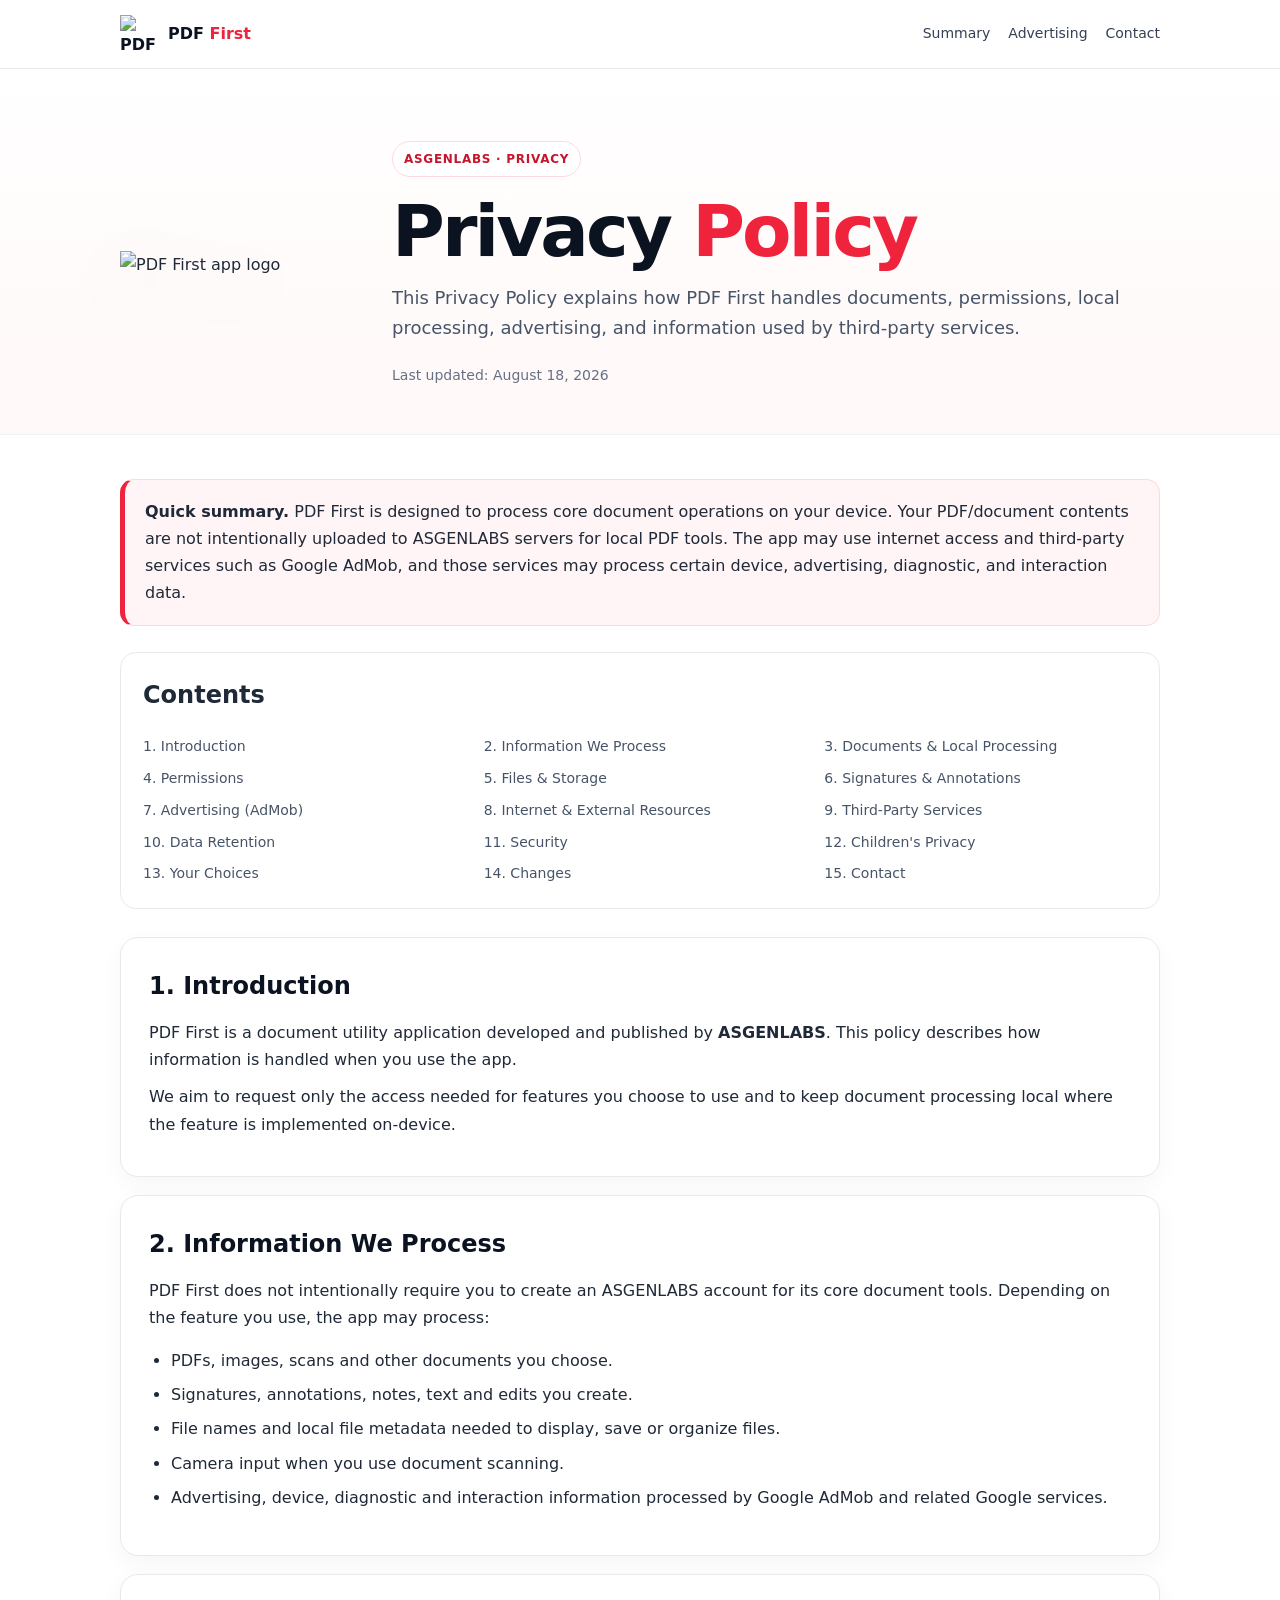
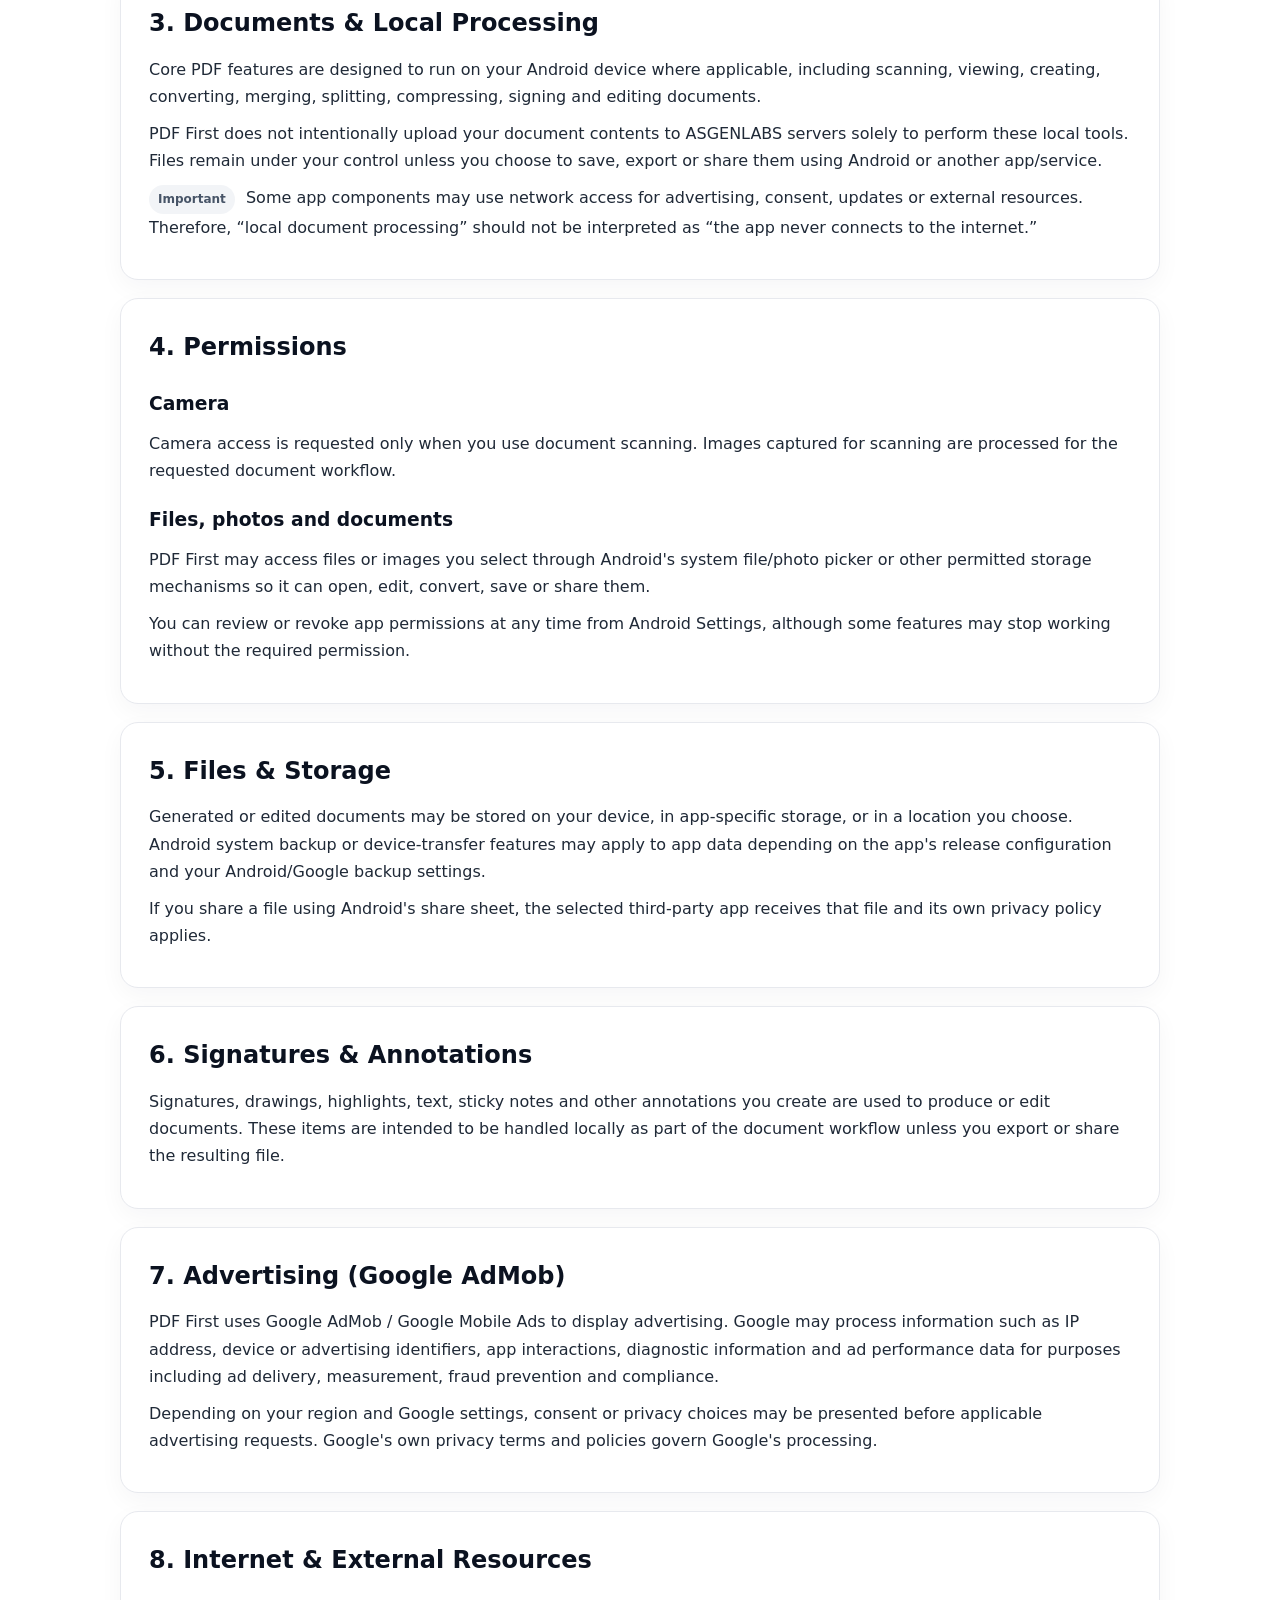
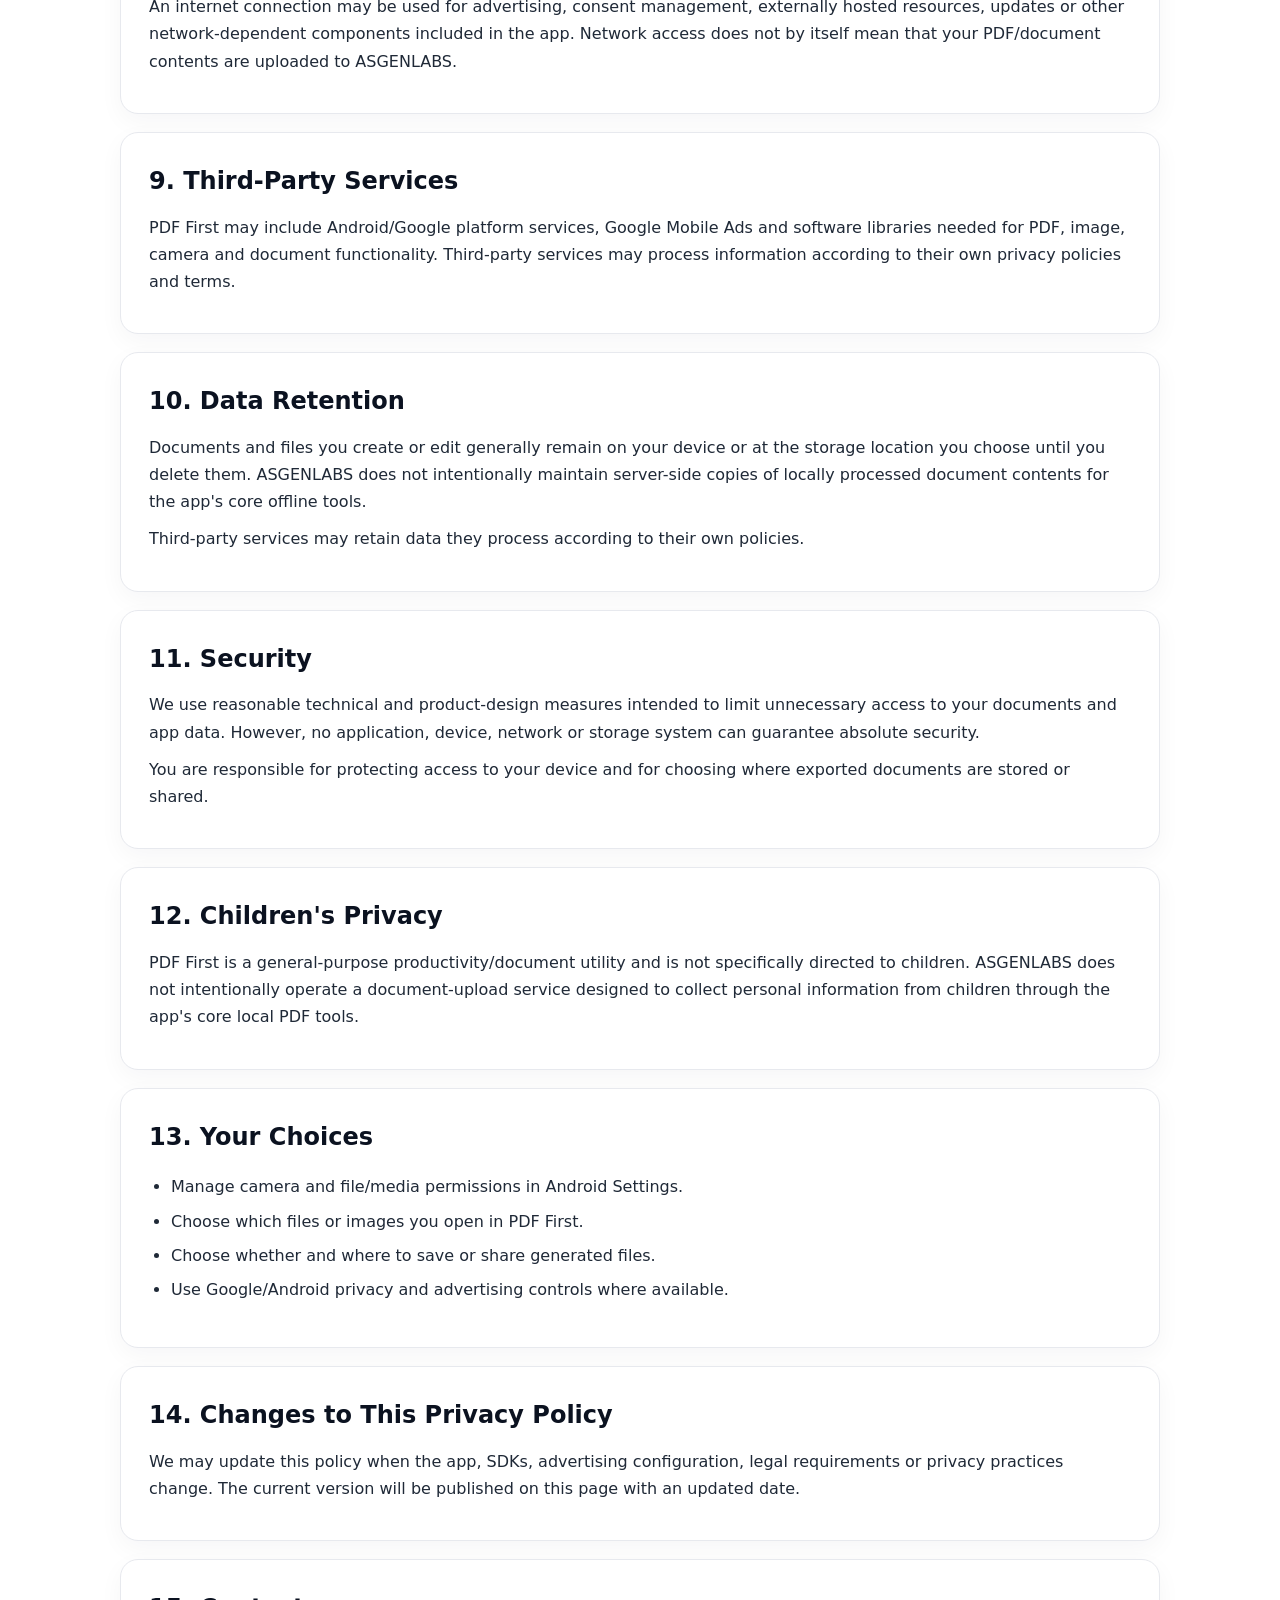
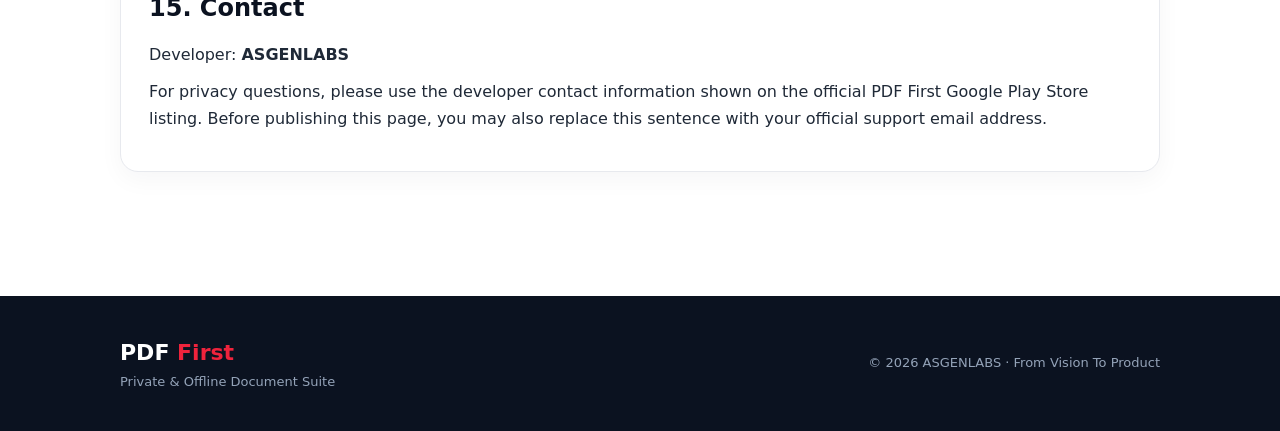
==== privacy-policy.html @ ae92cc3a "Add files via upload" ====
<!doctype html>
<html lang="en">
<head>
  <meta charset="utf-8" />
  <meta name="viewport" content="width=device-width, initial-scale=1" />
  <meta name="theme-color" content="#ffffff" />
  <meta name="description" content="Privacy Policy for PDF First by ASGENLABS." />
  <title>Privacy Policy | PDF First</title>
  <style>
    :root{--red:#ef233c;--navy:#0b1220;--text:#1f2937;--muted:#667085;--line:#e7e9ee;--soft:#fff5f6;--card:#ffffff;--bg:#ffffff}
    *{box-sizing:border-box} html{scroll-behavior:smooth}
    body{margin:0;font-family:Inter,ui-sans-serif,system-ui,-apple-system,BlinkMacSystemFont,"Segoe UI",Roboto,Arial,sans-serif;background:var(--bg);color:var(--text);line-height:1.7}
    a{color:var(--red);text-decoration:none} a:hover{text-decoration:underline}
    .wrap{width:min(1040px,92vw);margin:auto}
    header{position:sticky;top:0;z-index:10;background:rgba(255,255,255,.94);backdrop-filter:blur(12px);border-bottom:1px solid var(--line)}
    .nav{height:68px;display:flex;align-items:center;justify-content:space-between;gap:20px}
    .brand{display:flex;align-items:center;gap:10px;font-weight:800;color:var(--navy)}
    .brand img{width:38px;height:38px;object-fit:contain}.brand span b{color:var(--red)}
    .navlinks{display:flex;gap:18px;font-size:14px}.navlinks a{color:#344054}
    .hero{padding:72px 0 46px;background:linear-gradient(180deg,#fff 0%,#fff8f8 100%);border-bottom:1px solid #f1f2f4}
    .heroGrid{display:grid;grid-template-columns:220px 1fr;gap:52px;align-items:center}
    .heroLogo{width:220px;max-width:100%;filter:drop-shadow(0 18px 34px rgba(15,23,42,.12))}
    .eyebrow{display:inline-flex;align-items:center;gap:8px;padding:7px 11px;background:#fff;border:1px solid #ffd9de;border-radius:999px;color:#c5162e;font-size:12px;font-weight:800;letter-spacing:.06em}
    h1{font-size:clamp(42px,7vw,72px);line-height:1.02;margin:18px 0 14px;color:var(--navy);letter-spacing:-.04em}.accent{color:var(--red)}
    .lead{font-size:18px;color:#475467;max-width:760px;margin:0}.updated{margin-top:20px;color:#667085;font-size:14px}
    main{padding:44px 0 76px}.notice{background:var(--soft);border:1px solid #ffd8dd;border-left:5px solid var(--red);border-radius:14px;padding:18px 20px;margin-bottom:26px}
    .toc{border:1px solid var(--line);border-radius:16px;padding:22px;background:#fff;margin-bottom:28px}.toc h2{margin-top:0}.tocGrid{display:grid;grid-template-columns:repeat(3,1fr);gap:8px 28px}.toc a{color:#475467;font-size:14px}
    .card{border:1px solid var(--line);border-radius:18px;padding:28px;background:var(--card);box-shadow:0 8px 24px rgba(15,23,42,.04);margin:18px 0}
    .card h2{margin:0 0 12px;color:var(--navy);font-size:24px}.card h3{margin:20px 0 8px;color:var(--navy)}
    .card p{margin:10px 0}.card ul{padding-left:22px}.card li{margin:7px 0}
    .pill{display:inline-block;background:#f2f4f7;color:#475467;border-radius:999px;padding:4px 9px;font-size:12px;font-weight:700;margin-right:6px}
    footer{background:var(--navy);color:#cbd5e1;padding:38px 0;margin-top:30px}.footerGrid{display:flex;justify-content:space-between;gap:20px;align-items:center}.footerBrand{font-weight:900;font-size:22px;color:#fff}.footerBrand b{color:var(--red)}.tiny{font-size:13px;color:#94a3b8}
    @media(max-width:760px){.hero{padding-top:44px}.heroGrid{grid-template-columns:1fr;text-align:center;gap:24px}.heroLogo{width:160px;margin:auto}.lead{margin:auto}.tocGrid{grid-template-columns:1fr}.navlinks{display:none}.footerGrid{flex-direction:column;align-items:flex-start}}
  </style>
</head>
<body>
<header>
  <div class="wrap nav">
    <a class="brand" href="#top"><img src="assets/pdf-first-logo.png" alt="PDF First logo"><span>PDF <b>First</b></span></a>
    <nav class="navlinks"><a href="#summary">Summary</a><a href="#ads">Advertising</a><a href="#contact">Contact</a></nav>
  </div>
</header>

<section class="hero" id="top">
  <div class="wrap heroGrid">
    <img class="heroLogo" src="assets/pdf-first-logo.png" alt="PDF First app logo">
    <div>
      <div class="eyebrow">ASGENLABS · PRIVACY</div>
      <h1>Privacy <span class="accent">Policy</span></h1>
      <p class="lead">This Privacy Policy explains how PDF First handles documents, permissions, local processing, advertising, and information used by third-party services.</p>
      <div class="updated">Last updated: August 18, 2026</div>
    </div>
  </div>
</section>

<main class="wrap">
  <div class="notice" id="summary"><strong>Quick summary.</strong> PDF First is designed to process core document operations on your device. Your PDF/document contents are not intentionally uploaded to ASGENLABS servers for local PDF tools. The app may use internet access and third-party services such as Google AdMob, and those services may process certain device, advertising, diagnostic, and interaction data.</div>

  <section class="toc">
    <h2>Contents</h2>
    <div class="tocGrid">
      <a href="#intro">1. Introduction</a><a href="#collect">2. Information We Process</a><a href="#documents">3. Documents & Local Processing</a>
      <a href="#permissions">4. Permissions</a><a href="#storage">5. Files & Storage</a><a href="#signatures">6. Signatures & Annotations</a>
      <a href="#ads">7. Advertising (AdMob)</a><a href="#network">8. Internet & External Resources</a><a href="#thirdparty">9. Third-Party Services</a>
      <a href="#retention">10. Data Retention</a><a href="#security">11. Security</a><a href="#children">12. Children's Privacy</a>
      <a href="#choices">13. Your Choices</a><a href="#changes">14. Changes</a><a href="#contact">15. Contact</a>
    </div>
  </section>

  <section class="card" id="intro"><h2>1. Introduction</h2><p>PDF First is a document utility application developed and published by <strong>ASGENLABS</strong>. This policy describes how information is handled when you use the app.</p><p>We aim to request only the access needed for features you choose to use and to keep document processing local where the feature is implemented on-device.</p></section>

  <section class="card" id="collect"><h2>2. Information We Process</h2><p>PDF First does not intentionally require you to create an ASGENLABS account for its core document tools. Depending on the feature you use, the app may process:</p><ul><li>PDFs, images, scans and other documents you choose.</li><li>Signatures, annotations, notes, text and edits you create.</li><li>File names and local file metadata needed to display, save or organize files.</li><li>Camera input when you use document scanning.</li><li>Advertising, device, diagnostic and interaction information processed by Google AdMob and related Google services.</li></ul></section>

  <section class="card" id="documents"><h2>3. Documents & Local Processing</h2><p>Core PDF features are designed to run on your Android device where applicable, including scanning, viewing, creating, converting, merging, splitting, compressing, signing and editing documents.</p><p>PDF First does not intentionally upload your document contents to ASGENLABS servers solely to perform these local tools. Files remain under your control unless you choose to save, export or share them using Android or another app/service.</p><p><span class="pill">Important</span> Some app components may use network access for advertising, consent, updates or external resources. Therefore, “local document processing” should not be interpreted as “the app never connects to the internet.”</p></section>

  <section class="card" id="permissions"><h2>4. Permissions</h2><h3>Camera</h3><p>Camera access is requested only when you use document scanning. Images captured for scanning are processed for the requested document workflow.</p><h3>Files, photos and documents</h3><p>PDF First may access files or images you select through Android's system file/photo picker or other permitted storage mechanisms so it can open, edit, convert, save or share them.</p><p>You can review or revoke app permissions at any time from Android Settings, although some features may stop working without the required permission.</p></section>

  <section class="card" id="storage"><h2>5. Files & Storage</h2><p>Generated or edited documents may be stored on your device, in app-specific storage, or in a location you choose. Android system backup or device-transfer features may apply to app data depending on the app's release configuration and your Android/Google backup settings.</p><p>If you share a file using Android's share sheet, the selected third-party app receives that file and its own privacy policy applies.</p></section>

  <section class="card" id="signatures"><h2>6. Signatures & Annotations</h2><p>Signatures, drawings, highlights, text, sticky notes and other annotations you create are used to produce or edit documents. These items are intended to be handled locally as part of the document workflow unless you export or share the resulting file.</p></section>

  <section class="card" id="ads"><h2>7. Advertising (Google AdMob)</h2><p>PDF First uses Google AdMob / Google Mobile Ads to display advertising. Google may process information such as IP address, device or advertising identifiers, app interactions, diagnostic information and ad performance data for purposes including ad delivery, measurement, fraud prevention and compliance.</p><p>Depending on your region and Google settings, consent or privacy choices may be presented before applicable advertising requests. Google's own privacy terms and policies govern Google's processing.</p></section>

  <section class="card" id="network"><h2>8. Internet & External Resources</h2><p>An internet connection may be used for advertising, consent management, externally hosted resources, updates or other network-dependent components included in the app. Network access does not by itself mean that your PDF/document contents are uploaded to ASGENLABS.</p></section>

  <section class="card" id="thirdparty"><h2>9. Third-Party Services</h2><p>PDF First may include Android/Google platform services, Google Mobile Ads and software libraries needed for PDF, image, camera and document functionality. Third-party services may process information according to their own privacy policies and terms.</p></section>

  <section class="card" id="retention"><h2>10. Data Retention</h2><p>Documents and files you create or edit generally remain on your device or at the storage location you choose until you delete them. ASGENLABS does not intentionally maintain server-side copies of locally processed document contents for the app's core offline tools.</p><p>Third-party services may retain data they process according to their own policies.</p></section>

  <section class="card" id="security"><h2>11. Security</h2><p>We use reasonable technical and product-design measures intended to limit unnecessary access to your documents and app data. However, no application, device, network or storage system can guarantee absolute security.</p><p>You are responsible for protecting access to your device and for choosing where exported documents are stored or shared.</p></section>

  <section class="card" id="children"><h2>12. Children's Privacy</h2><p>PDF First is a general-purpose productivity/document utility and is not specifically directed to children. ASGENLABS does not intentionally operate a document-upload service designed to collect personal information from children through the app's core local PDF tools.</p></section>

  <section class="card" id="choices"><h2>13. Your Choices</h2><ul><li>Manage camera and file/media permissions in Android Settings.</li><li>Choose which files or images you open in PDF First.</li><li>Choose whether and where to save or share generated files.</li><li>Use Google/Android privacy and advertising controls where available.</li></ul></section>

  <section class="card" id="changes"><h2>14. Changes to This Privacy Policy</h2><p>We may update this policy when the app, SDKs, advertising configuration, legal requirements or privacy practices change. The current version will be published on this page with an updated date.</p></section>

  <section class="card" id="contact"><h2>15. Contact</h2><p>Developer: <strong>ASGENLABS</strong></p><p>For privacy questions, please use the developer contact information shown on the official PDF First Google Play Store listing. Before publishing this page, you may also replace this sentence with your official support email address.</p></section>
</main>

<footer><div class="wrap footerGrid"><div><div class="footerBrand">PDF <b>First</b></div><div class="tiny">Private & Offline Document Suite</div></div><div class="tiny">© 2026 ASGENLABS · From Vision To Product</div></div></footer>
</body>
</html>
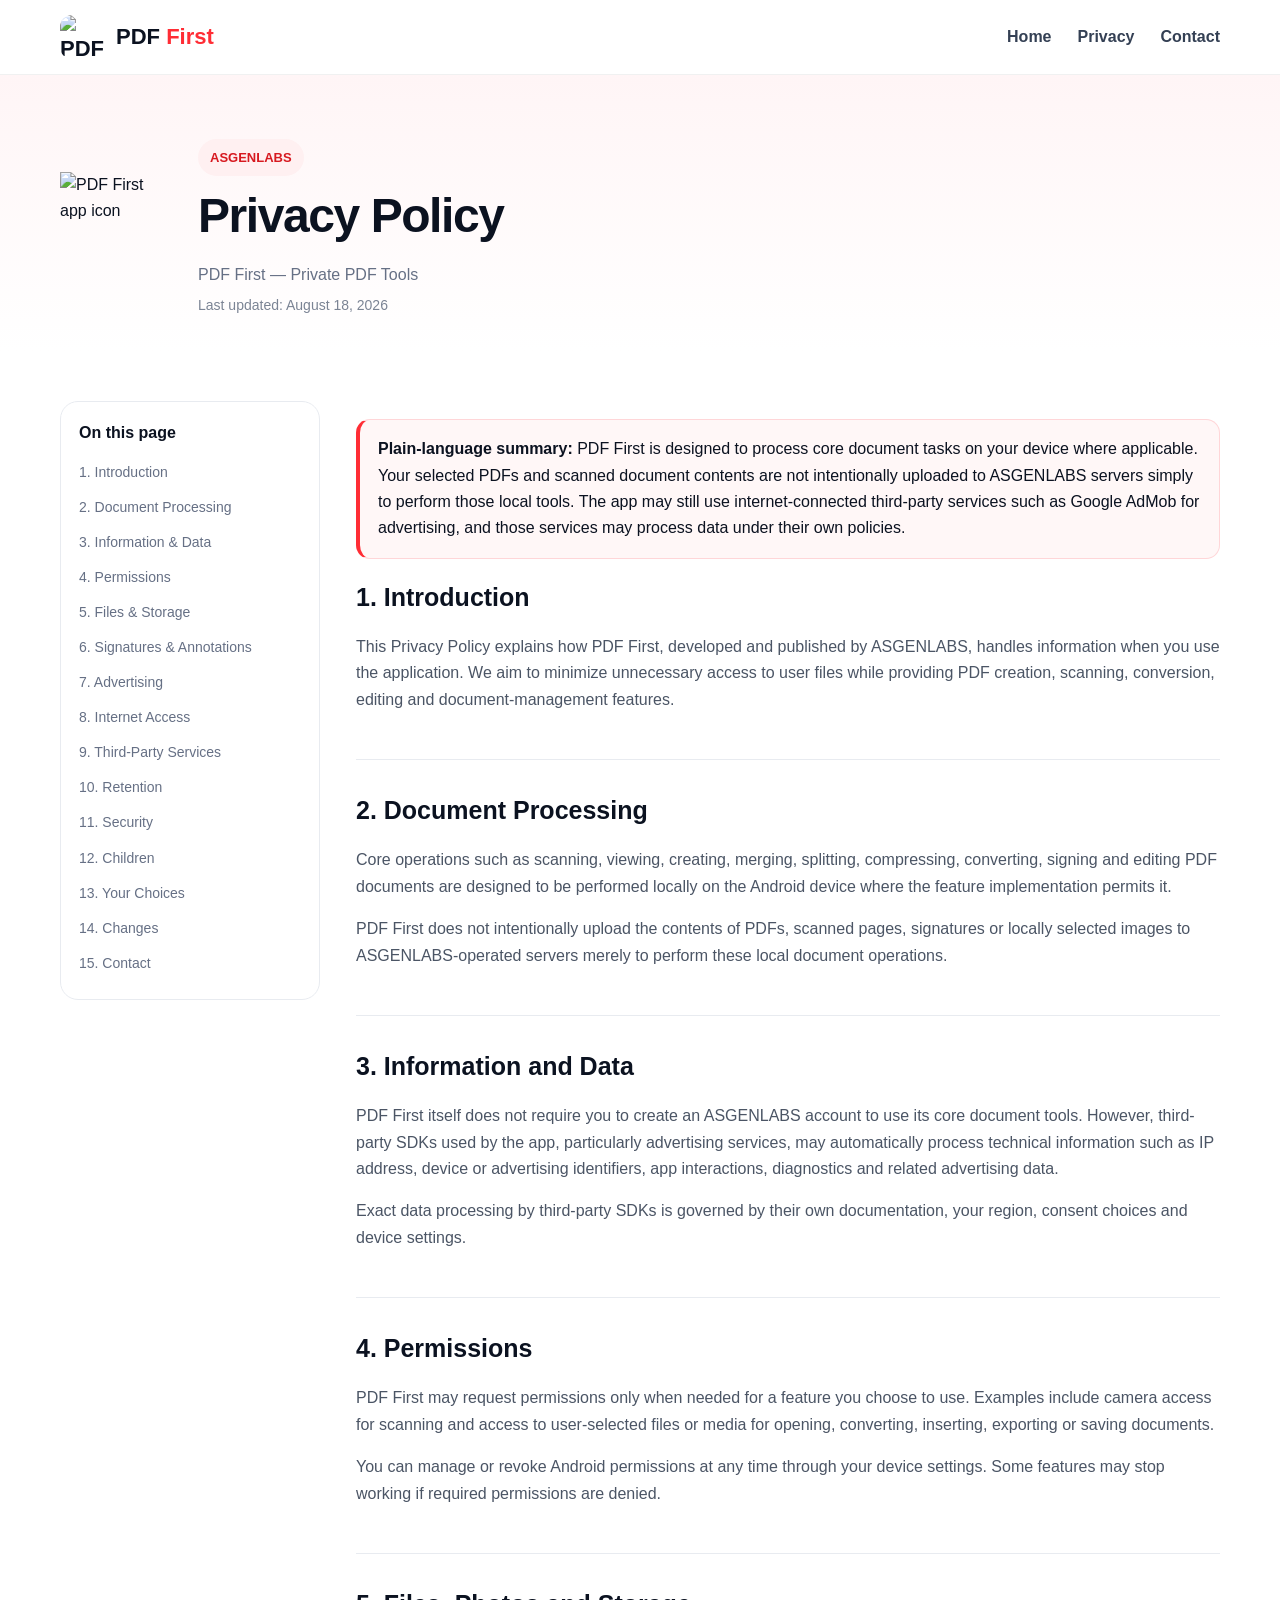
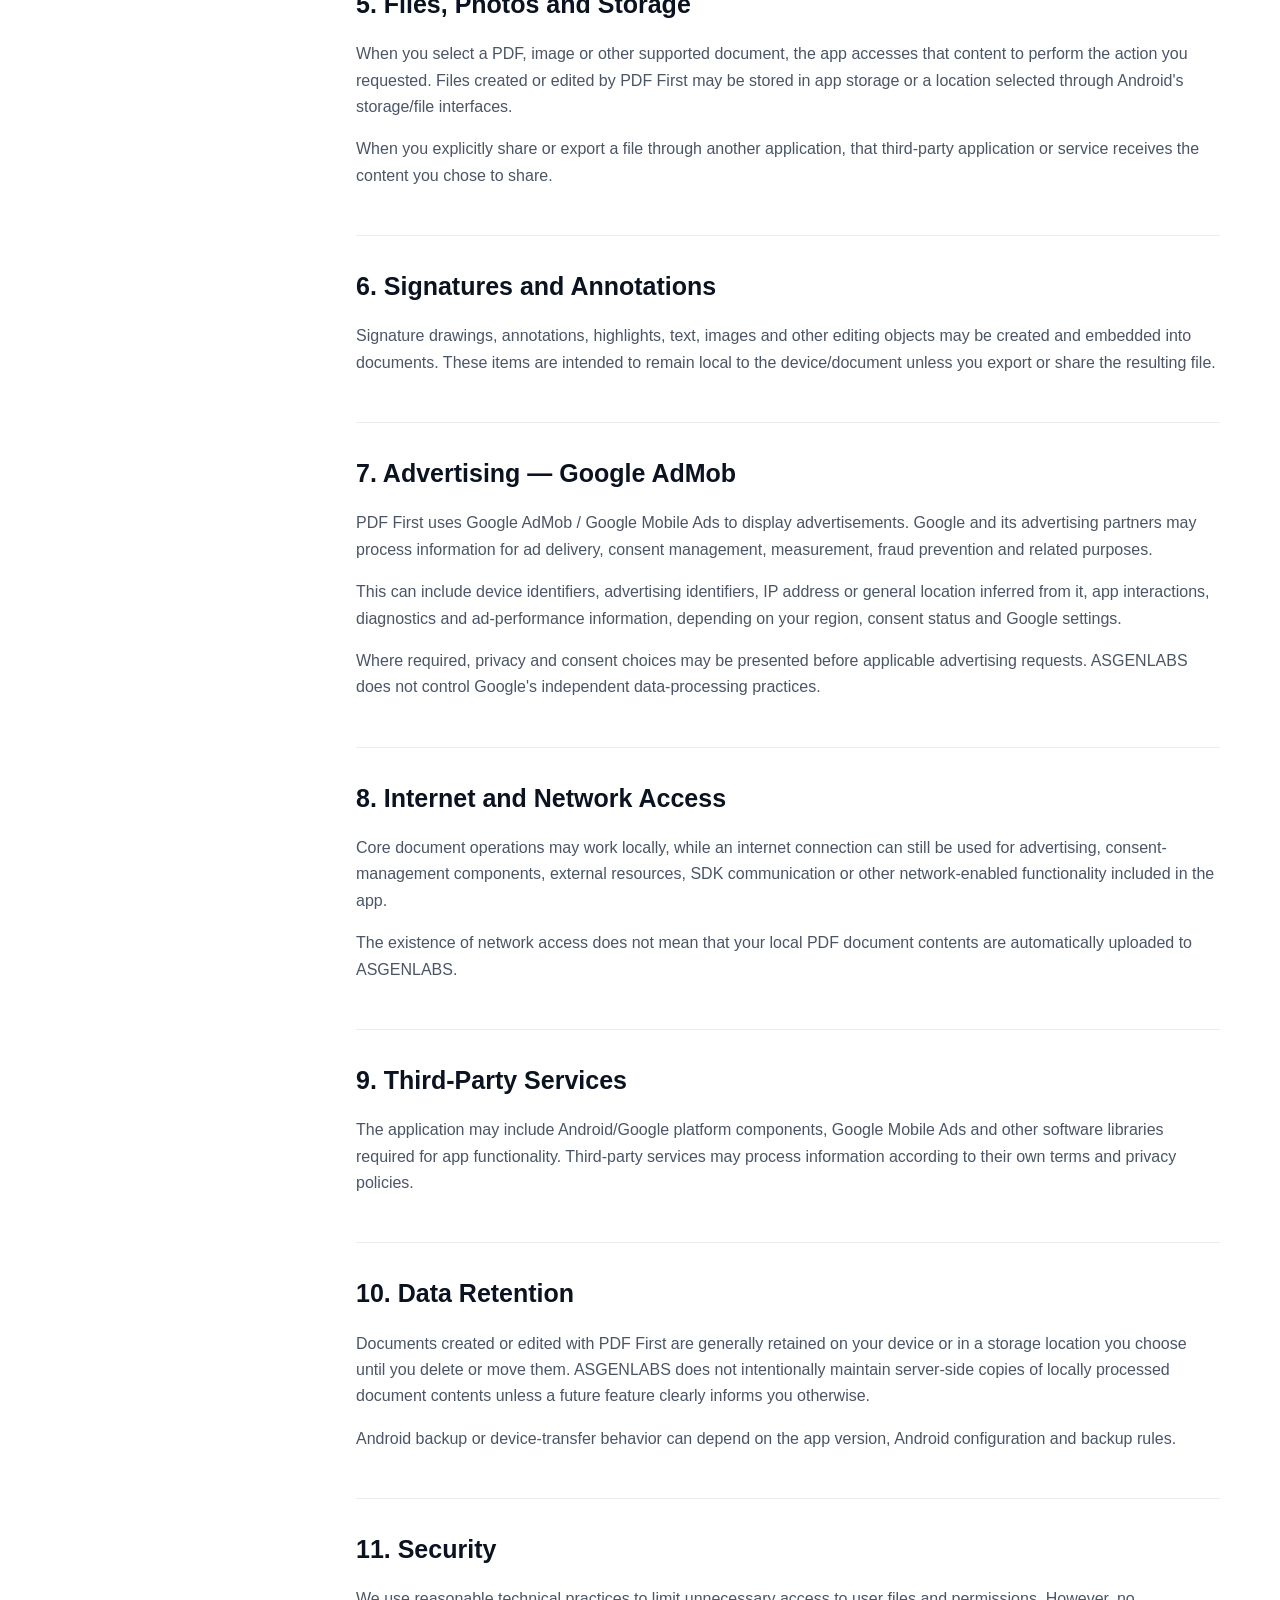
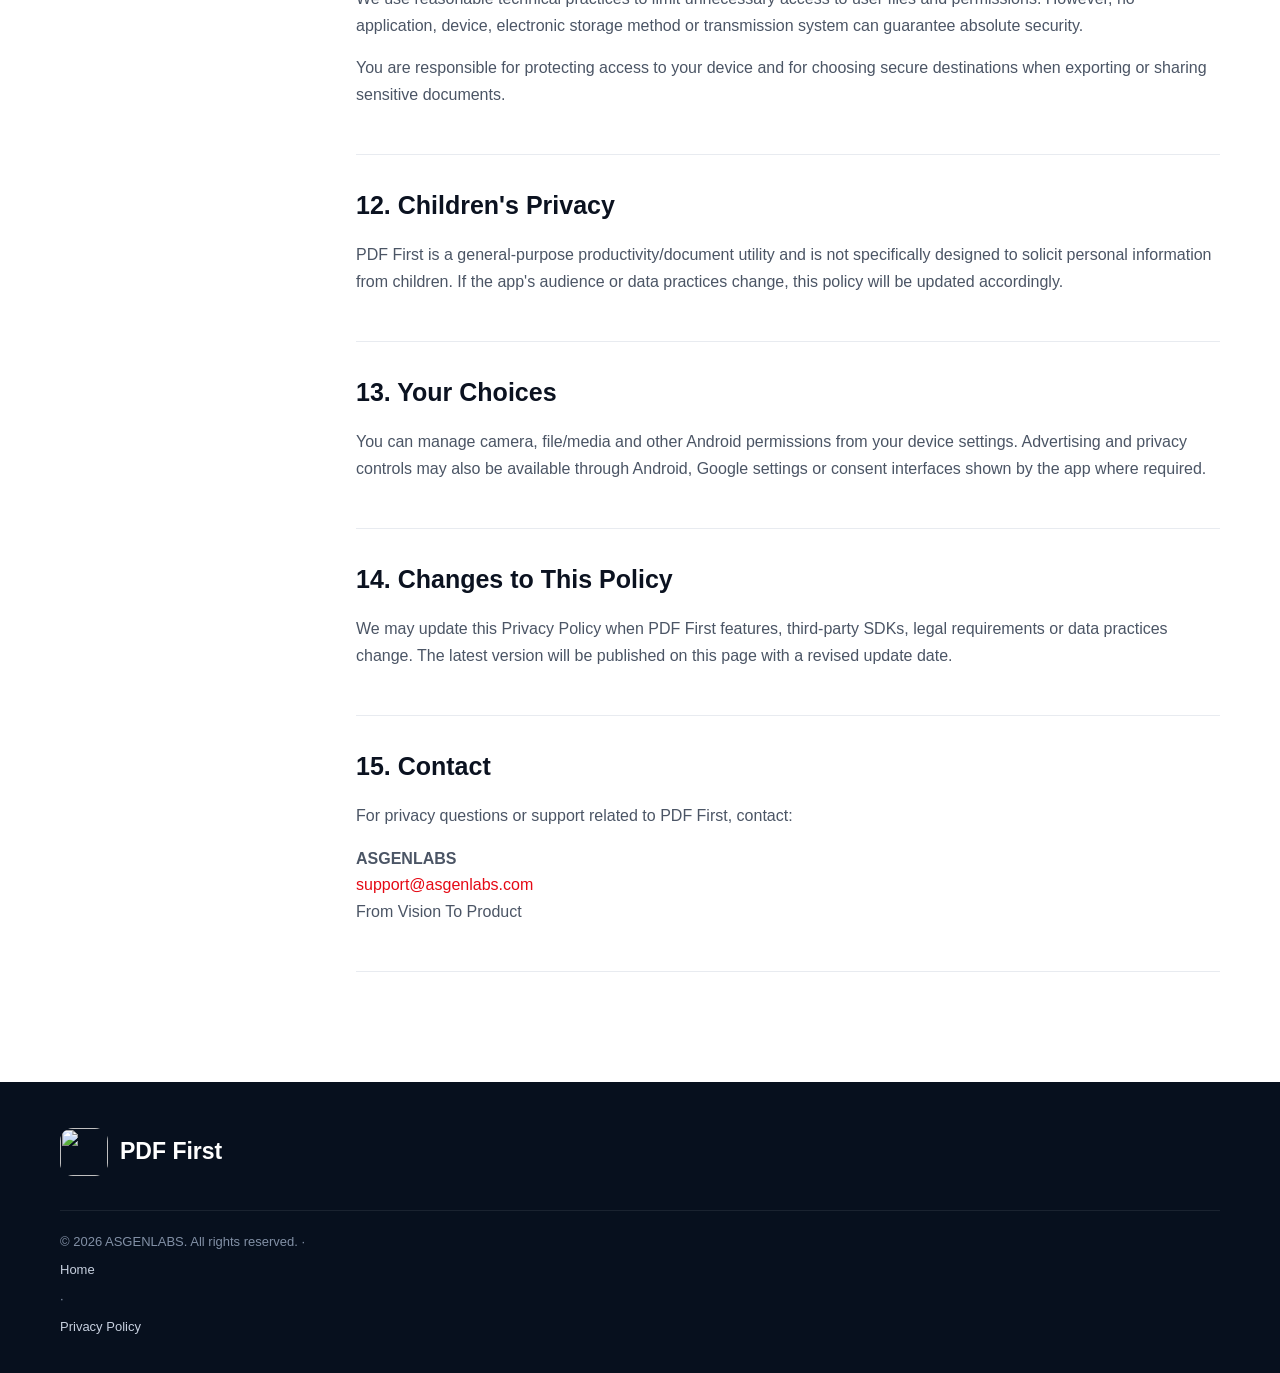
==== commit c75cf8e0: "Add files via upload" ====
--- a/privacy-policy.html
+++ b/privacy-policy.html
@@ -1,103 +1,24 @@
-<!doctype html>
-<html lang="en">
-<head>
-  <meta charset="utf-8" />
-  <meta name="viewport" content="width=device-width, initial-scale=1" />
-  <meta name="theme-color" content="#ffffff" />
-  <meta name="description" content="Privacy Policy for PDF First by ASGENLABS." />
-  <title>Privacy Policy | PDF First</title>
-  <style>
-    :root{--red:#ef233c;--navy:#0b1220;--text:#1f2937;--muted:#667085;--line:#e7e9ee;--soft:#fff5f6;--card:#ffffff;--bg:#ffffff}
-    *{box-sizing:border-box} html{scroll-behavior:smooth}
-    body{margin:0;font-family:Inter,ui-sans-serif,system-ui,-apple-system,BlinkMacSystemFont,"Segoe UI",Roboto,Arial,sans-serif;background:var(--bg);color:var(--text);line-height:1.7}
-    a{color:var(--red);text-decoration:none} a:hover{text-decoration:underline}
-    .wrap{width:min(1040px,92vw);margin:auto}
-    header{position:sticky;top:0;z-index:10;background:rgba(255,255,255,.94);backdrop-filter:blur(12px);border-bottom:1px solid var(--line)}
-    .nav{height:68px;display:flex;align-items:center;justify-content:space-between;gap:20px}
-    .brand{display:flex;align-items:center;gap:10px;font-weight:800;color:var(--navy)}
-    .brand img{width:38px;height:38px;object-fit:contain}.brand span b{color:var(--red)}
-    .navlinks{display:flex;gap:18px;font-size:14px}.navlinks a{color:#344054}
-    .hero{padding:72px 0 46px;background:linear-gradient(180deg,#fff 0%,#fff8f8 100%);border-bottom:1px solid #f1f2f4}
-    .heroGrid{display:grid;grid-template-columns:220px 1fr;gap:52px;align-items:center}
-    .heroLogo{width:220px;max-width:100%;filter:drop-shadow(0 18px 34px rgba(15,23,42,.12))}
-    .eyebrow{display:inline-flex;align-items:center;gap:8px;padding:7px 11px;background:#fff;border:1px solid #ffd9de;border-radius:999px;color:#c5162e;font-size:12px;font-weight:800;letter-spacing:.06em}
-    h1{font-size:clamp(42px,7vw,72px);line-height:1.02;margin:18px 0 14px;color:var(--navy);letter-spacing:-.04em}.accent{color:var(--red)}
-    .lead{font-size:18px;color:#475467;max-width:760px;margin:0}.updated{margin-top:20px;color:#667085;font-size:14px}
-    main{padding:44px 0 76px}.notice{background:var(--soft);border:1px solid #ffd8dd;border-left:5px solid var(--red);border-radius:14px;padding:18px 20px;margin-bottom:26px}
-    .toc{border:1px solid var(--line);border-radius:16px;padding:22px;background:#fff;margin-bottom:28px}.toc h2{margin-top:0}.tocGrid{display:grid;grid-template-columns:repeat(3,1fr);gap:8px 28px}.toc a{color:#475467;font-size:14px}
-    .card{border:1px solid var(--line);border-radius:18px;padding:28px;background:var(--card);box-shadow:0 8px 24px rgba(15,23,42,.04);margin:18px 0}
-    .card h2{margin:0 0 12px;color:var(--navy);font-size:24px}.card h3{margin:20px 0 8px;color:var(--navy)}
-    .card p{margin:10px 0}.card ul{padding-left:22px}.card li{margin:7px 0}
-    .pill{display:inline-block;background:#f2f4f7;color:#475467;border-radius:999px;padding:4px 9px;font-size:12px;font-weight:700;margin-right:6px}
-    footer{background:var(--navy);color:#cbd5e1;padding:38px 0;margin-top:30px}.footerGrid{display:flex;justify-content:space-between;gap:20px;align-items:center}.footerBrand{font-weight:900;font-size:22px;color:#fff}.footerBrand b{color:var(--red)}.tiny{font-size:13px;color:#94a3b8}
-    @media(max-width:760px){.hero{padding-top:44px}.heroGrid{grid-template-columns:1fr;text-align:center;gap:24px}.heroLogo{width:160px;margin:auto}.lead{margin:auto}.tocGrid{grid-template-columns:1fr}.navlinks{display:none}.footerGrid{flex-direction:column;align-items:flex-start}}
-  </style>
-</head>
-<body>
-<header>
-  <div class="wrap nav">
-    <a class="brand" href="#top"><img src="assets/pdf-first-logo.png" alt="PDF First logo"><span>PDF <b>First</b></span></a>
-    <nav class="navlinks"><a href="#summary">Summary</a><a href="#ads">Advertising</a><a href="#contact">Contact</a></nav>
-  </div>
-</header>
-
-<section class="hero" id="top">
-  <div class="wrap heroGrid">
-    <img class="heroLogo" src="assets/pdf-first-logo.png" alt="PDF First app logo">
-    <div>
-      <div class="eyebrow">ASGENLABS · PRIVACY</div>
-      <h1>Privacy <span class="accent">Policy</span></h1>
-      <p class="lead">This Privacy Policy explains how PDF First handles documents, permissions, local processing, advertising, and information used by third-party services.</p>
-      <div class="updated">Last updated: August 18, 2026</div>
-    </div>
-  </div>
-</section>
-
-<main class="wrap">
-  <div class="notice" id="summary"><strong>Quick summary.</strong> PDF First is designed to process core document operations on your device. Your PDF/document contents are not intentionally uploaded to ASGENLABS servers for local PDF tools. The app may use internet access and third-party services such as Google AdMob, and those services may process certain device, advertising, diagnostic, and interaction data.</div>
-
-  <section class="toc">
-    <h2>Contents</h2>
-    <div class="tocGrid">
-      <a href="#intro">1. Introduction</a><a href="#collect">2. Information We Process</a><a href="#documents">3. Documents & Local Processing</a>
-      <a href="#permissions">4. Permissions</a><a href="#storage">5. Files & Storage</a><a href="#signatures">6. Signatures & Annotations</a>
-      <a href="#ads">7. Advertising (AdMob)</a><a href="#network">8. Internet & External Resources</a><a href="#thirdparty">9. Third-Party Services</a>
-      <a href="#retention">10. Data Retention</a><a href="#security">11. Security</a><a href="#children">12. Children's Privacy</a>
-      <a href="#choices">13. Your Choices</a><a href="#changes">14. Changes</a><a href="#contact">15. Contact</a>
-    </div>
-  </section>
-
-  <section class="card" id="intro"><h2>1. Introduction</h2><p>PDF First is a document utility application developed and published by <strong>ASGENLABS</strong>. This policy describes how information is handled when you use the app.</p><p>We aim to request only the access needed for features you choose to use and to keep document processing local where the feature is implemented on-device.</p></section>
-
-  <section class="card" id="collect"><h2>2. Information We Process</h2><p>PDF First does not intentionally require you to create an ASGENLABS account for its core document tools. Depending on the feature you use, the app may process:</p><ul><li>PDFs, images, scans and other documents you choose.</li><li>Signatures, annotations, notes, text and edits you create.</li><li>File names and local file metadata needed to display, save or organize files.</li><li>Camera input when you use document scanning.</li><li>Advertising, device, diagnostic and interaction information processed by Google AdMob and related Google services.</li></ul></section>
-
-  <section class="card" id="documents"><h2>3. Documents & Local Processing</h2><p>Core PDF features are designed to run on your Android device where applicable, including scanning, viewing, creating, converting, merging, splitting, compressing, signing and editing documents.</p><p>PDF First does not intentionally upload your document contents to ASGENLABS servers solely to perform these local tools. Files remain under your control unless you choose to save, export or share them using Android or another app/service.</p><p><span class="pill">Important</span> Some app components may use network access for advertising, consent, updates or external resources. Therefore, “local document processing” should not be interpreted as “the app never connects to the internet.”</p></section>
-
-  <section class="card" id="permissions"><h2>4. Permissions</h2><h3>Camera</h3><p>Camera access is requested only when you use document scanning. Images captured for scanning are processed for the requested document workflow.</p><h3>Files, photos and documents</h3><p>PDF First may access files or images you select through Android's system file/photo picker or other permitted storage mechanisms so it can open, edit, convert, save or share them.</p><p>You can review or revoke app permissions at any time from Android Settings, although some features may stop working without the required permission.</p></section>
-
-  <section class="card" id="storage"><h2>5. Files & Storage</h2><p>Generated or edited documents may be stored on your device, in app-specific storage, or in a location you choose. Android system backup or device-transfer features may apply to app data depending on the app's release configuration and your Android/Google backup settings.</p><p>If you share a file using Android's share sheet, the selected third-party app receives that file and its own privacy policy applies.</p></section>
-
-  <section class="card" id="signatures"><h2>6. Signatures & Annotations</h2><p>Signatures, drawings, highlights, text, sticky notes and other annotations you create are used to produce or edit documents. These items are intended to be handled locally as part of the document workflow unless you export or share the resulting file.</p></section>
-
-  <section class="card" id="ads"><h2>7. Advertising (Google AdMob)</h2><p>PDF First uses Google AdMob / Google Mobile Ads to display advertising. Google may process information such as IP address, device or advertising identifiers, app interactions, diagnostic information and ad performance data for purposes including ad delivery, measurement, fraud prevention and compliance.</p><p>Depending on your region and Google settings, consent or privacy choices may be presented before applicable advertising requests. Google's own privacy terms and policies govern Google's processing.</p></section>
-
-  <section class="card" id="network"><h2>8. Internet & External Resources</h2><p>An internet connection may be used for advertising, consent management, externally hosted resources, updates or other network-dependent components included in the app. Network access does not by itself mean that your PDF/document contents are uploaded to ASGENLABS.</p></section>
-
-  <section class="card" id="thirdparty"><h2>9. Third-Party Services</h2><p>PDF First may include Android/Google platform services, Google Mobile Ads and software libraries needed for PDF, image, camera and document functionality. Third-party services may process information according to their own privacy policies and terms.</p></section>
-
-  <section class="card" id="retention"><h2>10. Data Retention</h2><p>Documents and files you create or edit generally remain on your device or at the storage location you choose until you delete them. ASGENLABS does not intentionally maintain server-side copies of locally processed document contents for the app's core offline tools.</p><p>Third-party services may retain data they process according to their own policies.</p></section>
-
-  <section class="card" id="security"><h2>11. Security</h2><p>We use reasonable technical and product-design measures intended to limit unnecessary access to your documents and app data. However, no application, device, network or storage system can guarantee absolute security.</p><p>You are responsible for protecting access to your device and for choosing where exported documents are stored or shared.</p></section>
-
-  <section class="card" id="children"><h2>12. Children's Privacy</h2><p>PDF First is a general-purpose productivity/document utility and is not specifically directed to children. ASGENLABS does not intentionally operate a document-upload service designed to collect personal information from children through the app's core local PDF tools.</p></section>
-
-  <section class="card" id="choices"><h2>13. Your Choices</h2><ul><li>Manage camera and file/media permissions in Android Settings.</li><li>Choose which files or images you open in PDF First.</li><li>Choose whether and where to save or share generated files.</li><li>Use Google/Android privacy and advertising controls where available.</li></ul></section>
-
-  <section class="card" id="changes"><h2>14. Changes to This Privacy Policy</h2><p>We may update this policy when the app, SDKs, advertising configuration, legal requirements or privacy practices change. The current version will be published on this page with an updated date.</p></section>
-
-  <section class="card" id="contact"><h2>15. Contact</h2><p>Developer: <strong>ASGENLABS</strong></p><p>For privacy questions, please use the developer contact information shown on the official PDF First Google Play Store listing. Before publishing this page, you may also replace this sentence with your official support email address.</p></section>
-</main>
-
-<footer><div class="wrap footerGrid"><div><div class="footerBrand">PDF <b>First</b></div><div class="tiny">Private & Offline Document Suite</div></div><div class="tiny">© 2026 ASGENLABS · From Vision To Product</div></div></footer>
-</body>
-</html>+<!doctype html><html lang="en"><head><meta charset="utf-8"><meta name="viewport" content="width=device-width,initial-scale=1"><title>Privacy Policy — PDF First</title><meta name="description" content="Privacy Policy for PDF First by ASGENLABS."><meta name="theme-color" content="#ffffff"><link rel="icon" href="assets/pdf-first-logo.png"><link rel="stylesheet" href="styles.css"></head><body class="policy-wrap">
+<header class="nav"><div class="container nav-in"><a class="brand" href="./"><img src="assets/pdf-first-logo.png" alt="PDF First logo"><span>PDF <b>First</b></span></a><nav class="nav-links"><a href="./">Home</a><a href="privacy-policy.html">Privacy</a><a href="mailto:support@asgenlabs.com">Contact</a></nav></div></header>
+<section class="policy-hero"><div class="container policy-head"><img src="assets/pdf-first-logo.png" alt="PDF First app icon"><div><span class="eyebrow">ASGENLABS</span><h1>Privacy Policy</h1><p>PDF First — Private PDF Tools</p><div class="meta">Last updated: August 18, 2026</div></div></div></section>
+<main class="policy"><div class="container policy-grid"><aside class="toc"><strong>On this page</strong><a href="#intro">1. Introduction</a><a href="#processing">2. Document Processing</a><a href="#data">3. Information & Data</a><a href="#permissions">4. Permissions</a><a href="#files">5. Files & Storage</a><a href="#signatures">6. Signatures & Annotations</a><a href="#ads">7. Advertising</a><a href="#network">8. Internet Access</a><a href="#third">9. Third-Party Services</a><a href="#retention">10. Retention</a><a href="#security">11. Security</a><a href="#children">12. Children</a><a href="#choices">13. Your Choices</a><a href="#changes">14. Changes</a><a href="#contact">15. Contact</a></aside>
+<article class="policy-content">
+<div class="notice"><strong>Plain-language summary:</strong> PDF First is designed to process core document tasks on your device where applicable. Your selected PDFs and scanned document contents are not intentionally uploaded to ASGENLABS servers simply to perform those local tools. The app may still use internet-connected third-party services such as Google AdMob for advertising, and those services may process data under their own policies.</div>
+<section id="intro"><h2>1. Introduction</h2><p>This Privacy Policy explains how PDF First, developed and published by ASGENLABS, handles information when you use the application. We aim to minimize unnecessary access to user files while providing PDF creation, scanning, conversion, editing and document-management features.</p></section>
+<section id="processing"><h2>2. Document Processing</h2><p>Core operations such as scanning, viewing, creating, merging, splitting, compressing, converting, signing and editing PDF documents are designed to be performed locally on the Android device where the feature implementation permits it.</p><p>PDF First does not intentionally upload the contents of PDFs, scanned pages, signatures or locally selected images to ASGENLABS-operated servers merely to perform these local document operations.</p></section>
+<section id="data"><h2>3. Information and Data</h2><p>PDF First itself does not require you to create an ASGENLABS account to use its core document tools. However, third-party SDKs used by the app, particularly advertising services, may automatically process technical information such as IP address, device or advertising identifiers, app interactions, diagnostics and related advertising data.</p><p>Exact data processing by third-party SDKs is governed by their own documentation, your region, consent choices and device settings.</p></section>
+<section id="permissions"><h2>4. Permissions</h2><p>PDF First may request permissions only when needed for a feature you choose to use. Examples include camera access for scanning and access to user-selected files or media for opening, converting, inserting, exporting or saving documents.</p><p>You can manage or revoke Android permissions at any time through your device settings. Some features may stop working if required permissions are denied.</p></section>
+<section id="files"><h2>5. Files, Photos and Storage</h2><p>When you select a PDF, image or other supported document, the app accesses that content to perform the action you requested. Files created or edited by PDF First may be stored in app storage or a location selected through Android's storage/file interfaces.</p><p>When you explicitly share or export a file through another application, that third-party application or service receives the content you chose to share.</p></section>
+<section id="signatures"><h2>6. Signatures and Annotations</h2><p>Signature drawings, annotations, highlights, text, images and other editing objects may be created and embedded into documents. These items are intended to remain local to the device/document unless you export or share the resulting file.</p></section>
+<section id="ads"><h2>7. Advertising — Google AdMob</h2><p>PDF First uses Google AdMob / Google Mobile Ads to display advertisements. Google and its advertising partners may process information for ad delivery, consent management, measurement, fraud prevention and related purposes.</p><p>This can include device identifiers, advertising identifiers, IP address or general location inferred from it, app interactions, diagnostics and ad-performance information, depending on your region, consent status and Google settings.</p><p>Where required, privacy and consent choices may be presented before applicable advertising requests. ASGENLABS does not control Google's independent data-processing practices.</p></section>
+<section id="network"><h2>8. Internet and Network Access</h2><p>Core document operations may work locally, while an internet connection can still be used for advertising, consent-management components, external resources, SDK communication or other network-enabled functionality included in the app.</p><p>The existence of network access does not mean that your local PDF document contents are automatically uploaded to ASGENLABS.</p></section>
+<section id="third"><h2>9. Third-Party Services</h2><p>The application may include Android/Google platform components, Google Mobile Ads and other software libraries required for app functionality. Third-party services may process information according to their own terms and privacy policies.</p></section>
+<section id="retention"><h2>10. Data Retention</h2><p>Documents created or edited with PDF First are generally retained on your device or in a storage location you choose until you delete or move them. ASGENLABS does not intentionally maintain server-side copies of locally processed document contents unless a future feature clearly informs you otherwise.</p><p>Android backup or device-transfer behavior can depend on the app version, Android configuration and backup rules.</p></section>
+<section id="security"><h2>11. Security</h2><p>We use reasonable technical practices to limit unnecessary access to user files and permissions. However, no application, device, electronic storage method or transmission system can guarantee absolute security.</p><p>You are responsible for protecting access to your device and for choosing secure destinations when exporting or sharing sensitive documents.</p></section>
+<section id="children"><h2>12. Children's Privacy</h2><p>PDF First is a general-purpose productivity/document utility and is not specifically designed to solicit personal information from children. If the app's audience or data practices change, this policy will be updated accordingly.</p></section>
+<section id="choices"><h2>13. Your Choices</h2><p>You can manage camera, file/media and other Android permissions from your device settings. Advertising and privacy controls may also be available through Android, Google settings or consent interfaces shown by the app where required.</p></section>
+<section id="changes"><h2>14. Changes to This Policy</h2><p>We may update this Privacy Policy when PDF First features, third-party SDKs, legal requirements or data practices change. The latest version will be published on this page with a revised update date.</p></section>
+<section id="contact"><h2>15. Contact</h2><p>For privacy questions or support related to PDF First, contact:</p><p><strong>ASGENLABS</strong><br><a href="mailto:support@asgenlabs.com" style="color:#e50914">support@asgenlabs.com</a><br>From Vision To Product</p></section>
+</article></div></main>
+<footer class="footer"><div class="container"><div class="footer-brand"><img src="assets/pdf-first-logo.png" alt=""><span>PDF First</span></div><div class="copy">© 2026 ASGENLABS. All rights reserved. · <a href="./">Home</a> · <a href="privacy-policy.html">Privacy Policy</a></div></div></footer>
+</body></html>
--- a/styles.css
+++ b/styles.css
@@ -0,0 +1,20 @@
+:root{
+  --ink:#0b1220; --muted:#667085; --line:#e8ebf0; --red:#ff2d35; --red2:#e50914;
+  --navy:#08111f; --soft:#f7f9fc; --card:#ffffff; --shadow:0 18px 50px rgba(7,17,31,.10);
+}
+*{box-sizing:border-box} html{scroll-behavior:smooth} body{margin:0;font-family:Inter,ui-sans-serif,-apple-system,BlinkMacSystemFont,"Segoe UI",Roboto,Arial,sans-serif;color:var(--ink);background:#fff;line-height:1.65}
+a{color:inherit;text-decoration:none} img{max-width:100%;display:block}
+.container{width:min(1160px,92vw);margin:auto}.nav{position:sticky;top:0;z-index:50;background:rgba(255,255,255,.88);backdrop-filter:blur(14px);border-bottom:1px solid rgba(8,17,31,.06)}
+.nav-in{height:74px;display:flex;align-items:center;justify-content:space-between;gap:24px}.brand{display:flex;align-items:center;gap:12px;font-weight:800;font-size:22px}.brand img{width:44px;height:44px;border-radius:12px;object-fit:cover}.brand b{color:var(--red)}
+.nav-links{display:flex;gap:26px;align-items:center;color:#344054;font-weight:650}.nav-links a:hover{color:var(--red)}
+.btn{display:inline-flex;align-items:center;justify-content:center;gap:10px;border-radius:14px;padding:14px 20px;font-weight:800;border:1px solid transparent;transition:.22s}.btn-primary{background:linear-gradient(135deg,var(--red),#ff5b60);color:white;box-shadow:0 12px 28px rgba(255,45,53,.25)}.btn-secondary{border-color:#d9dee8;background:#fff;color:#101828}.btn:hover{transform:translateY(-1px)}
+.hero{padding:76px 0 54px;background:radial-gradient(circle at 75% 15%,rgba(255,45,53,.12),transparent 33%),linear-gradient(180deg,#fff 0%,#fbfcff 100%);overflow:hidden}.hero-grid{display:grid;grid-template-columns:1.05fr .95fr;gap:64px;align-items:center}.eyebrow{display:inline-flex;padding:8px 12px;border-radius:999px;background:#fff0f1;color:#d71920;font-weight:800;font-size:13px}.hero h1{font-size:clamp(44px,6vw,76px);line-height:1.02;letter-spacing:-.04em;margin:18px 0}.hero h1 span{color:var(--red)}.hero p{font-size:19px;color:#596273;max-width:650px}.hero-actions{display:flex;flex-wrap:wrap;gap:12px;margin-top:26px}.trust{display:flex;gap:20px;flex-wrap:wrap;margin-top:28px;color:#475467;font-size:14px}.trust span{display:flex;align-items:center;gap:8px}.dot{width:9px;height:9px;border-radius:50%;background:#2db66d;box-shadow:0 0 0 5px rgba(45,182,109,.12)}
+.hero-card{position:relative;min-height:520px;display:grid;place-items:center}.logo-stage{position:relative;width:min(430px,90%);aspect-ratio:1;border-radius:42px;background:linear-gradient(145deg,#0b1527,#050b14);box-shadow:0 35px 80px rgba(8,17,31,.25);padding:24px}.logo-stage:before{content:"";position:absolute;inset:-45px;border-radius:50%;background:radial-gradient(circle,rgba(255,45,53,.18),transparent 64%);z-index:-1}.logo-stage img{width:100%;height:100%;object-fit:contain}
+.section{padding:88px 0}.section-soft{background:var(--soft)}.section-head{text-align:center;max-width:760px;margin:0 auto 42px}.section-head h2{font-size:clamp(32px,4vw,48px);line-height:1.1;letter-spacing:-.03em;margin:0 0 12px}.section-head p{color:var(--muted);font-size:17px;margin:0}
+.features{display:grid;grid-template-columns:repeat(4,1fr);gap:18px}.feature{background:#fff;border:1px solid #eef1f5;border-radius:22px;padding:24px;box-shadow:0 10px 30px rgba(15,23,42,.05)}.icon{width:48px;height:48px;border-radius:15px;display:grid;place-items:center;background:#fff0f1;color:var(--red);font-size:24px;margin-bottom:16px}.feature h3{margin:0 0 7px;font-size:18px}.feature p{margin:0;color:var(--muted);font-size:14px}
+.showcase{display:grid;grid-template-columns:repeat(3,1fr);gap:24px;align-items:start}.shot{background:#fff;border:1px solid #ebedf2;border-radius:28px;padding:12px;box-shadow:var(--shadow);overflow:hidden}.shot img{border-radius:20px;width:100%;height:auto}.shot:nth-child(2){transform:translateY(26px)}
+.privacy-box{display:grid;grid-template-columns:1fr auto;gap:30px;align-items:center;background:linear-gradient(135deg,#08111f,#111d32);color:#fff;padding:40px;border-radius:30px}.privacy-box p{color:#c9d2e2;margin:8px 0 0}.privacy-box h3{font-size:30px;margin:0}.privacy-box .btn-secondary{border-color:#26354e;color:#fff;background:#16243b}
+.footer{background:#07101e;color:#c7d0df;padding:46px 0 28px}.footer-grid{display:grid;grid-template-columns:1.2fr .8fr .8fr;gap:38px}.footer h4{color:#fff;margin:0 0 12px}.footer a{display:block;margin:7px 0;color:#c7d0df}.footer a:hover{color:#fff}.footer-brand{display:flex;align-items:center;gap:12px;color:#fff;font-weight:850;font-size:23px}.footer-brand img{width:48px;height:48px;border-radius:13px}.copy{border-top:1px solid rgba(255,255,255,.08);margin-top:34px;padding-top:20px;font-size:13px;color:#8290a6}
+.policy-wrap{background:#fff}.policy-hero{padding:64px 0 34px;background:linear-gradient(180deg,#fff5f6,#fff)}.policy-head{display:flex;gap:26px;align-items:center}.policy-head img{width:112px;height:112px;object-fit:contain}.policy-head h1{font-size:48px;margin:0;letter-spacing:-.03em}.policy-head p{margin:6px 0;color:#667085}.policy{padding:50px 0 80px}.policy-grid{display:grid;grid-template-columns:260px 1fr;gap:36px}.toc{position:sticky;top:100px;align-self:start;border:1px solid var(--line);border-radius:18px;padding:18px;background:#fff}.toc strong{display:block;margin-bottom:8px}.toc a{display:block;color:#667085;padding:6px 0;font-size:14px}.toc a:hover{color:var(--red)}.policy-content section{padding:0 0 30px;margin-bottom:30px;border-bottom:1px solid var(--line)}.policy-content h2{font-size:25px;margin:0 0 10px}.policy-content p,.policy-content li{color:#4b5565}.notice{background:#fff7f7;border:1px solid #ffd6d8;border-left:4px solid var(--red);border-radius:14px;padding:16px 18px;margin:18px 0}.meta{font-size:14px;color:#7b8494}.small{font-size:13px;color:#7b8494}
+@media (max-width:900px){.hero-grid{grid-template-columns:1fr}.hero-card{min-height:auto}.features{grid-template-columns:repeat(2,1fr)}.showcase{grid-template-columns:1fr 1fr}.shot:nth-child(2){transform:none}.privacy-box{grid-template-columns:1fr}.footer-grid{grid-template-columns:1fr 1fr}.policy-grid{grid-template-columns:1fr}.toc{position:relative;top:auto}.policy-head{align-items:flex-start}}
+@media (max-width:620px){.nav-in{height:66px}.nav-links{display:none}.hero{padding-top:48px}.hero h1{font-size:46px}.hero p{font-size:17px}.logo-stage{border-radius:30px}.section{padding:64px 0}.features,.showcase,.footer-grid{grid-template-columns:1fr}.policy-head{flex-direction:column}.policy-head h1{font-size:38px}.policy-head img{width:86px;height:86px}.privacy-box{padding:28px}}
